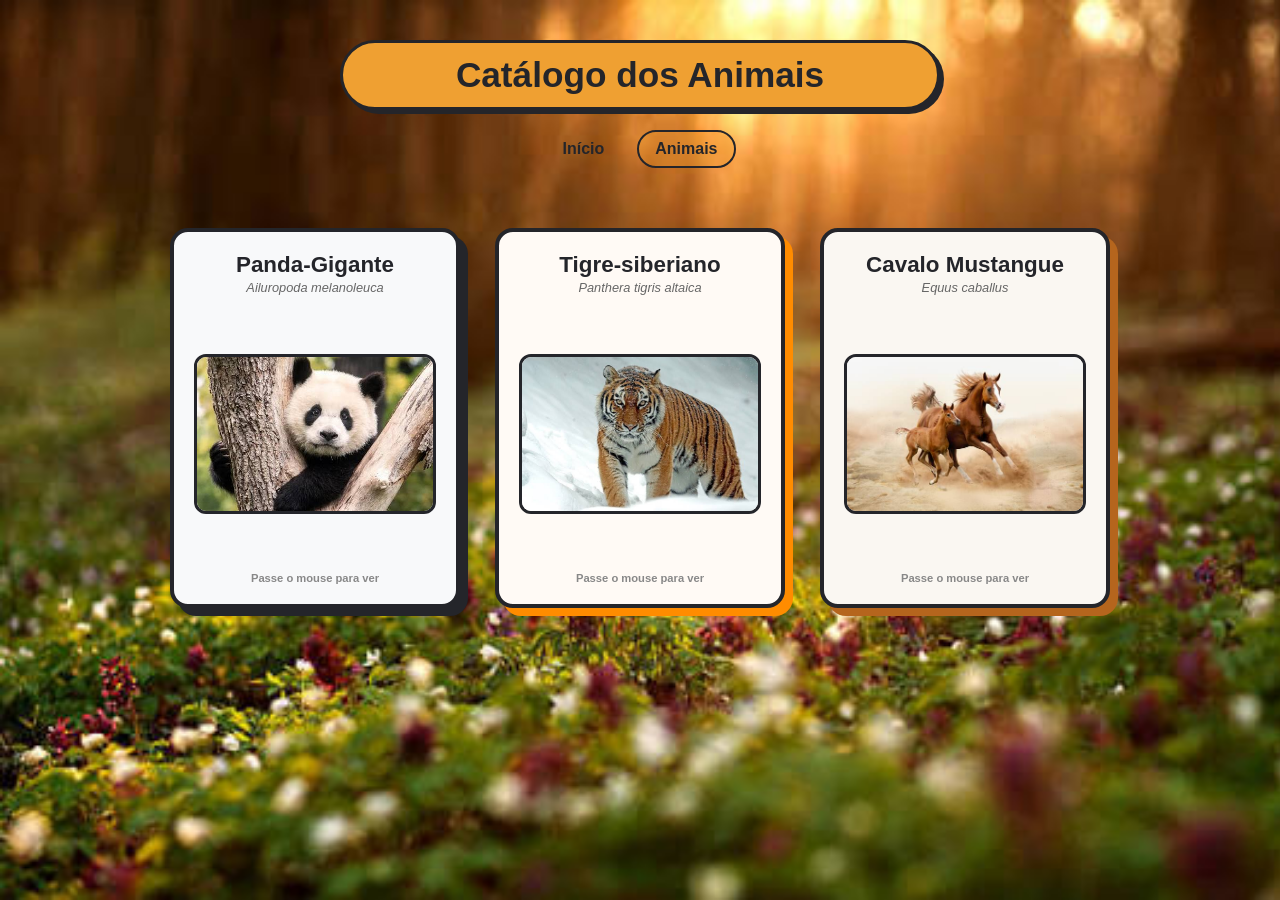
==== index.html @ d90203eb "adicionando elementos novos" ====
<!DOCTYPE html>
<html lang="pt-BR">
<head>
    <meta charset="UTF-8">
    <meta name="viewport" content="width=device-width, initial-scale=1.0">
    <title>Super Trunfo</title>
    <link rel="stylesheet" href="index.css">
</head>
<body>

     <header class="topo">
        <h1>Catálogo dos Animais</h1>
        <nav class="menu">
            <a href="pagina_inicial.html" class="link">Início</a>
            <a href="index.html" class="link ativo">Animais</a>
        </nav>
    </header>

    <main class="container">

        <!-- Panda-Gigante -->
        <div class="box-card panda">
            <article class="card">
                <div class="frente">
                    <div class="titulo">
                        <h1>Panda-Gigante</h1>
                        <p>Ailuropoda melanoleuca</p>
                    </div>
                    <div class="foto">
                        <img src="imagens/panda.jpeg" alt="Panda-Gigante">
                    </div>
                    <p class="aviso">Passe o mouse para ver</p>
                </div>
                <div class="verso">
                    <h2 class="subtitulo">Ficha Técnica</h2>
                    <div class="lista">
                        <div class="item"><span>Peso / Porte</span> <strong>160kg / 1,50m</strong></div>
                        <div class="item"><span>Dieta</span> <strong>Bambu</strong></div>
                        <div class="item"><span>População</span> <strong>1.900 na China</strong></div>
                        <div class="item"><span>Território</span> <strong>China</strong></div>
                        <div class="item"><span>Expectativa</span> <strong>30 anos</strong></div>
                    </div>
                </div>
            </article>
        </div>

        <!-- Tigre-siberiano -->
        <div class="box-card tigre">
            <article class="card">
                <div class="frente">
                    <div class="titulo">
                        <h1>Tigre-siberiano</h1>
                        <p>Panthera tigris altaica</p>
                    </div>
                    <div class="foto">
                        <img src="/imagens/tigre.jpeg" alt="Tigre-siberiano">
                    </div>
                    <p class="aviso">Passe o mouse para ver</p>
                </div>
                <div class="verso">
                    <h2 class="subtitulo">Ficha Técnica</h2>
                    <div class="lista">
                        <div class="item"><span>Peso / Porte</span> <strong>180kg / 3,30m</strong></div>
                        <div class="item"><span>Dieta</span> <strong>Predador</strong></div>
                        <div class="item"><span>População</span> <strong>500 nat.</strong></div>
                        <div class="item"><span>Território</span> <strong>Leste da Rússia</strong></div>
                        <div class="item"><span>Expectativa</span> <strong>16 anos</strong></div>
                    </div>
                </div>
            </article>
        </div>

        <!-- Cavalo Mustangue -->
        <div class="box-card cavalo">
            <article class="card">
                <!-- Frente -->
                <div class="frente">
                    <div class="titulo">
                        <h1>Cavalo Mustangue</h1>
                        <p>Equus caballus</p>
                    </div>
                    <div class="foto">
                        <img src="/imagens/cavalo.jpeg" alt="Cavalo Mustangue">
                    </div>
                    <p class="aviso">Passe o mouse para ver</p>
                </div>
                <div class="verso">
                    <h2 class="subtitulo">Ficha Técnica</h2>
                    <div class="lista">
                        <div class="item"><span>Peso / Porte</span> <strong>400kg / 1,70m</strong></div>
                        <div class="item"><span>Dieta</span> <strong>Herbívoro</strong></div>
                        <div class="item"><span>População</span> <strong>70.000 nat.</strong></div>
                        <div class="item"><span>Território</span> <strong>Nevada (EUA)</strong></div>
                        <div class="item"><span>Expectativa</span> <strong>30 anos</strong></div>
                    </div>
                </div>
            </article>
        </div>
    </main>
</body>
</html>
---- index.css ----
* { 
    margin: 0; 
    padding: 0; 
    box-sizing: border-box; 
    font-family: 'Segoe UI', Roboto, Helvetica, Arial, sans-serif; 
} 

body { 
    background-image: url("imagens/fundo3.jpeg");
    background-color: #eaf4ec;
    background-size: cover;
    background-attachment: fixed;
    display: flex; 
    flex-direction: column;   
    align-items: center;      
    min-height: 100vh;
    padding: 40px 20px;       
    gap: 20px;                
} 

.topo {
    width: 100%;             
    text-align: center;
    max-width: 600px;
    margin-bottom: 20px;
}

.topo h1 {
    font-size: 2.2rem;
    color: #24252a;
    background-color: #efa032;
    padding: 12px 24px; 
    border-radius: 50px; 
    border: 3px solid #24252a; 
    box-shadow: 4px 4px 0px #24252a;
    margin-bottom: 20px;
}

.menu {
    display: flex;
    justify-content: center;
    gap: 15px;
}

.link {
    color: #24252a;
    text-decoration: none;
    font-weight: 700;
    padding: 8px 16px;
    border: 2px solid transparent;
    border-radius: 20px;
    transition: all 0.2s ease;
}

.link:hover {
    background-color: #24252a;
    color: #ffffff;
}

.link.ativo {
    border-color: #24252a;
    background-color: rgba(243, 162, 48, 0.3);
}

.container {
    display: flex;
    flex-wrap: wrap;        
    justify-content: center; 
    gap: 35px;               
    width: 100%;
    max-width: 1200px;
    padding: 20px 0;      
}

.box-card {
    width: 290px;
    height: 380px; 
    perspective: 1000px; 
}

.card { 
    width: 100%;
    height: 100%;
    position: relative;
    transform-style: preserve-3d; 
    transition: transform 0.6s cubic-bezier(0.4, 0, 0.2, 1);
    cursor: pointer;
} 

.box-card:hover .card {
    transform: rotateY(180deg);
}

.frente, .verso {
    position: absolute;
    width: 100%;
    height: 100%;
    backface-visibility: hidden; 
    border-radius: 18px; 
    border: 4px solid #24252a; 
    padding: 20px;
    display: flex;
    flex-direction: column;
    transition: background-color 0.25s ease, box-shadow 0.25s ease;
}

.frente {
    justify-content: space-between;
}

.verso {
    transform: rotateY(180deg);
    justify-content: flex-start;
}

/* Panda */
.panda .frente {
    background-color: #f8f9fa;
    box-shadow: 8px 8px 0px #24252a;
}
.panda .verso {
    background-color: #f3f4f6;
    box-shadow: -8px 8px 0px #24252a;
}
.panda:hover .frente { box-shadow: 12px 12px 0px #24252a; }
.panda:hover .verso { box-shadow: -12px 12px 0px #24252a; }
.panda .item:hover { background-color: #e5e7eb; }

/* Tigre */
.tigre .frente {
    background-color: #fffaf5;
    box-shadow: 8px 8px 0px #ff8c00;
}
.tigre .verso {
    background-color: #fff5eb;
    box-shadow: -8px 8px 0px #ff8c00;
}
.tigre:hover .frente { box-shadow: 12px 12px 0px #ff8c00; }
.tigre:hover .verso { box-shadow: -12px 12px 0px #ff8c00; }
.tigre .item:hover { background-color: #ffe4cc; }

/* Cavalo */
.cavalo .frente {
    background-color: #faf7f2;
    box-shadow: 8px 8px 0px #b5651d;
}
.cavalo .verso {
    background-color: #f5efe6;
    box-shadow: -8px 8px 0px #b5651d;
}
.cavalo:hover .frente { box-shadow: 12px 12px 0px #b5651d; }
.cavalo:hover .verso { box-shadow: -12px 12px 0px #b5651d; }
.cavalo .item:hover { background-color: #ede0cc; }

.titulo {
    text-align: center;
}

.titulo h1 {
    font-size: 1.4rem;
    color: #24252a;
    font-weight: 800;
}

.titulo p {
    font-size: 0.8rem;
    font-style: italic;
    color: #666;
    margin-top: 2px;
}

.subtitulo {
    font-size: 1.4rem;
    color: #24252a;
    font-weight: 800;
    text-align: center;
    margin-bottom: 20px;
    padding-bottom: 10px;
    border-bottom: 2px dashed #24252a;
}

.foto {
    width: 100%;         
    height: 160px;
    border: 3px solid #24252a;
    border-radius: 12px;
    overflow: hidden;
    background-color: #e2ece7;
}

.foto img {
    width: 100%;
    height: 100%;
    object-fit: cover;    
}

.aviso {
    font-size: 0.7rem;
    color: #888;
    text-align: center;
    font-weight: 600;
}

.lista {
    display: flex;
    flex-direction: column;
    gap: 10px;            
}

.item { 
    display: flex;
    justify-content: space-between;
    align-items: center;
    background-color: #ffffff; 
    color: #2c3e50; 
    font-size: 0.85rem; 
    padding: 8px 12px; 
    border-radius: 8px; 
    border: 2px solid #24252a; 
    transition: background-color 0.2s ease;
}

.item span {
    font-weight: 700;
    color: #555;
}

.item strong {
    font-weight: 800;
    color: #24252a;
}
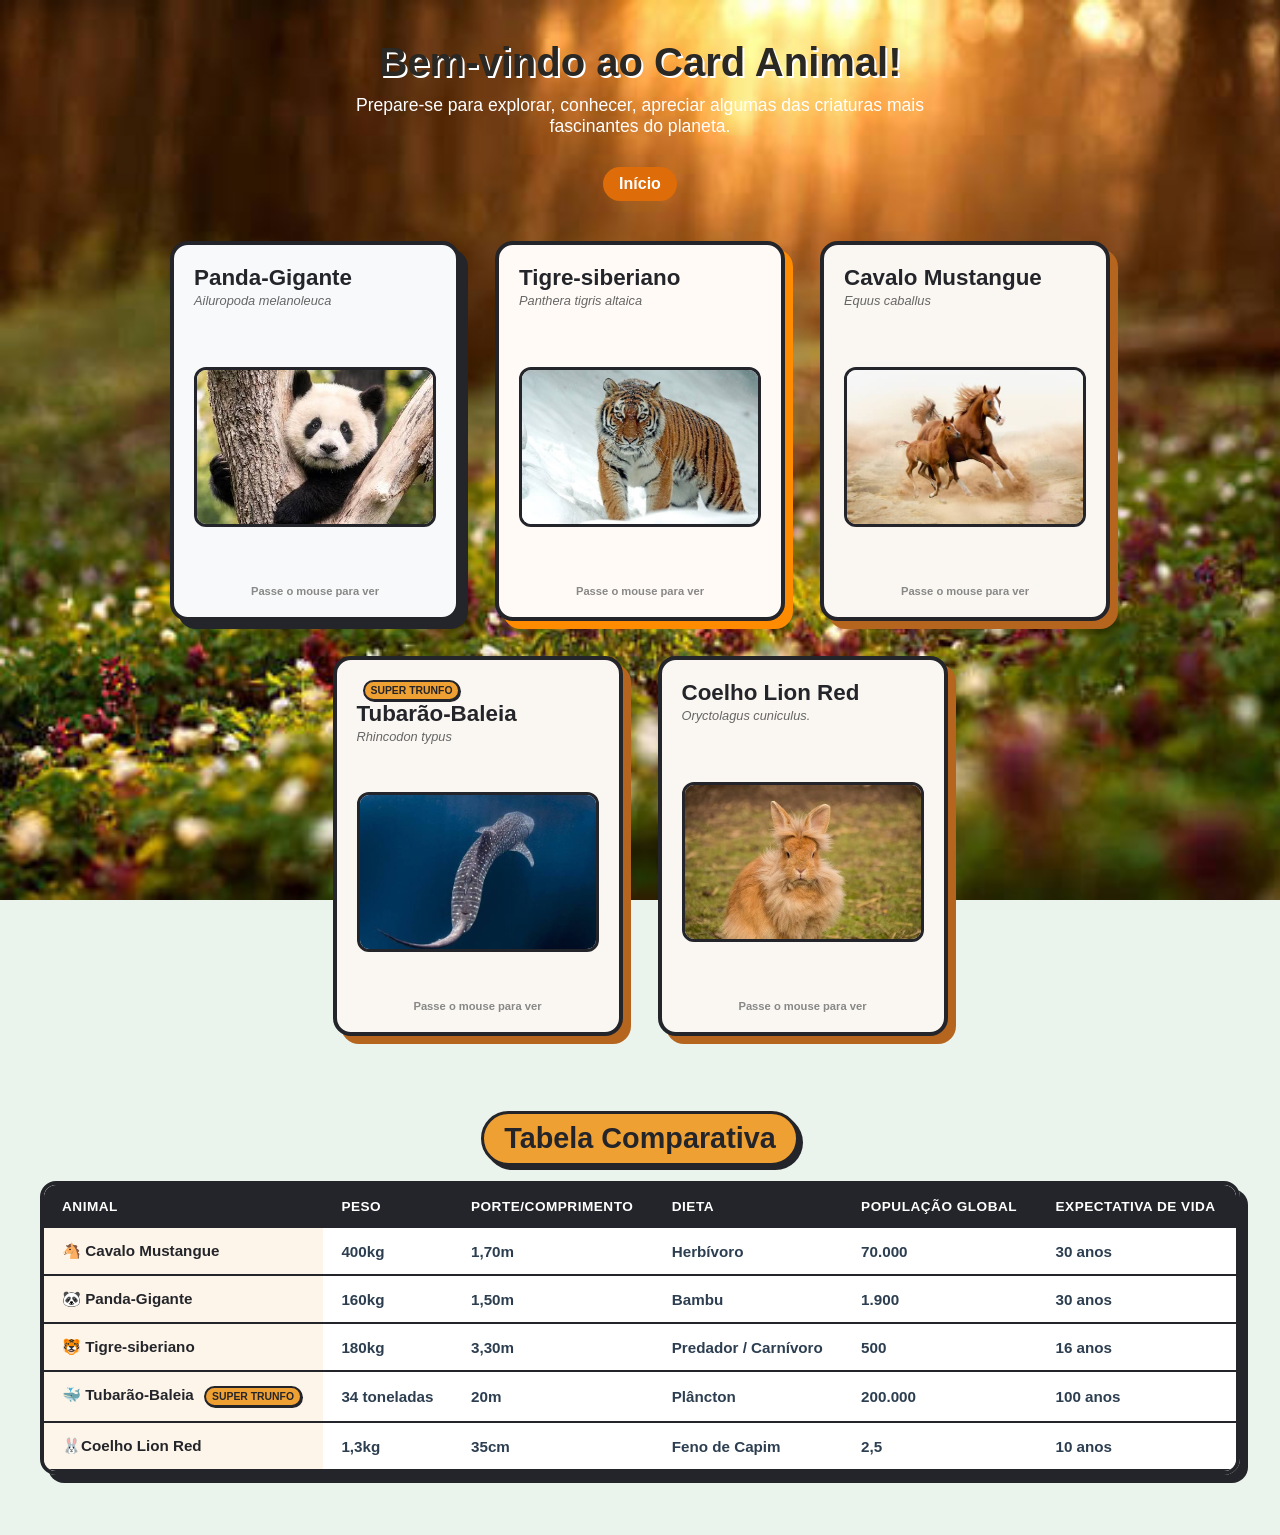
==== commit fc52cb18: "finalizando atividade" ====
--- a/index.html
+++ b/index.html
@@ -7,95 +7,209 @@
     <link rel="stylesheet" href="index.css">
 </head>
 <body>
-
-     <header class="topo">
-        <h1>Catálogo dos Animais</h1>
+    <div class="boas-vindas">
+        <section class="conteudo-inicio">
+            <h1>Bem-vindo ao Card Animal!</h1>
+            <p>Prepare-se para explorar, conhecer, apreciar algumas das criaturas mais fascinantes do planeta.</p>
+        </section>
+    </div> 
+
+    <header class="topo">
         <nav class="menu">
-            <a href="pagina_inicial.html" class="link">Início</a>
-            <a href="index.html" class="link ativo">Animais</a>
+            <a href="index.html" class="link">Início</a>
         </nav>
     </header>
 
     <main class="container">
-
+        
         <!-- Panda-Gigante -->
-        <div class="box-card panda">
-            <article class="card">
-                <div class="frente">
-                    <div class="titulo">
+        <section class="box-card panda">
+            <article class="card">
+                <div class="frente">
+                    <header class="titulo">
                         <h1>Panda-Gigante</h1>
                         <p>Ailuropoda melanoleuca</p>
-                    </div>
-                    <div class="foto">
+                    </header>
+                    <figure class="foto">
                         <img src="imagens/panda.jpeg" alt="Panda-Gigante">
-                    </div>
-                    <p class="aviso">Passe o mouse para ver</p>
-                </div>
-                <div class="verso">
-                    <h2 class="subtitulo">Ficha Técnica</h2>
-                    <div class="lista">
-                        <div class="item"><span>Peso / Porte</span> <strong>160kg / 1,50m</strong></div>
-                        <div class="item"><span>Dieta</span> <strong>Bambu</strong></div>
-                        <div class="item"><span>População</span> <strong>1.900 na China</strong></div>
-                        <div class="item"><span>Território</span> <strong>China</strong></div>
-                        <div class="item"><span>Expectativa</span> <strong>30 anos</strong></div>
-                    </div>
-                </div>
-            </article>
+                    </figure>
+                    <small class="aviso">Passe o mouse para ver</small>
+                </div>
+                <div class="verso">
+                    <h2 class="subtitulo">Ficha Técnica</h2>
+                    <dl class="lista">
+                        <div class="item"><dt>Peso / Porte</dt> <dd><strong>160kg / 1,50m</strong></dd></div>
+                        <div class="item"><dt>Dieta</dt> <dd><strong>Bambu</strong></dd></div>
+                        <div class="item"><dt>População</dt> <dd><strong>1.900 na China</strong></dd></div>
+                        <div class="item"><dt>Território</dt> <dd><strong>China</strong></dd></div>
+                        <div class="item"><dt>Expectativa</dt> <dd><strong>30 anos</strong></dd></div>
+                    </dl>
+                </div>
+            </article>
+        </section>
+
+        <!-- Tigre-siberiano -->
+        <section class="box-card tigre">
+            <article class="card">
+                <div class="frente">
+                    <header class="titulo">
+                        <h1>Tigre-siberiano</h1> 
+                        <p>Panthera tigris altaica</p>
+                    </header>
+                    <figure class="foto">
+                        <img src="imagens/tigre.jpeg" alt="Tigre-siberiano">
+                    </figure>
+                    <small class="aviso">Passe o mouse para ver</small>
+                </div>
+                <div class="verso">
+                    <h2 class="subtitulo">Ficha Técnica</h2>
+                    <dl class="lista">
+                        <div class="item"><dt>Peso / Porte</dt> <dd><strong>180kg / 3,30m</strong></dd></div>
+                        <div class="item"><dt>Dieta</dt> <dd><strong>Predador</strong></dd></div>
+                        <div class="item"><dt>População</dt> <dd><strong>500 nat.</strong></dd></div>
+                        <div class="item"><dt>Território</dt> <dd><strong>Leste da Rússia</strong></dd></div>
+                        <div class="item"><dt>Expectativa</dt> <dd><strong>16 anos</strong></dd></div>
+                    </dl>
+                </div>
+            </article>
+        </section>
+
+        <!-- Cavalo Mustangue -->
+        <section class="box-card cavalo">
+            <article class="card">
+                <div class="frente">
+                    <header class="titulo">
+                        <h1>Cavalo Mustangue</h1> 
+                        <p>Equus caballus</p>
+                    </header>
+                    <figure class="foto">
+                        <img src="imagens/cavalo.jpeg" alt="Cavalo Mustangue correndo livre">
+                    </figure>
+                    <small class="aviso">Passe o mouse para ver</small>
+                </div>
+                <div class="verso">
+                    <h2 class="subtitulo">Ficha Técnica</h2>
+                    <dl class="lista">
+                        <div class="item"><dt>Peso / Porte</dt> <dd><strong>400kg / 1,70m</strong></dd></div>
+                        <div class="item"><dt>Dieta</dt> <dd><strong>Herbívoro</strong></dd></div>
+                        <div class="item"><dt>População</dt> <dd><strong>70.000 nat.</strong></dd></div>
+                        <div class="item"><dt>Território</dt> <dd><strong>Nevada (EUA)</strong></dd></div>
+                        <div class="item"><dt>Expectativa</dt> <dd><strong>30 anos</strong></dd></div>
+                    </dl>
+                </div>
+            </article>
+        </section>
+        <!--Tubarão Baleia-->
+             <section class="box-card tubarão">
+            <article class="card">
+                <div class="frente">
+                    <header class="titulo">
+                        <span class="trunfo">SUPER TRUNFO</span>
+                        <h1>Tubarão-Baleia</h1>
+                        <p>Rhincodon typus</p>
+                    </header>
+                    <figure class="foto">
+                        <img src="imagens/tubarão.jpeg" alt="tubarão">
+                    </figure>
+                    <small class="aviso">Passe o mouse para ver</small>
+                </div>
+                <div class="verso">
+                    <h2 class="subtitulo">Ficha Técnica</h2>
+                    <dl class="lista">
+                        <div class="item"><dt>Peso / Porte</dt> <dd><strong>34 toneladas / 20m</strong></dd></div>
+                        <div class="item"><dt>Dieta</dt> <dd><strong>Plâncton</strong></dd></div>
+                        <div class="item"><dt>População</dt> <dd><strong>200.000 nos oceanos</strong></dd></div>
+                        <div class="item"><dt>Território</dt> <dd><strong> não é um animal territorial</strong></dd></div>
+                        <div class="item"><dt>Expectativa</dt> <dd><strong>100 anos</strong></dd></div>
+                    </dl>
+                </div>
+            </article>
+        </section>
+            <!--coelho-->
+             <section class="box-card coelho">
+            <article class="card">
+                <div class="frente">
+                    <header class="titulo">
+                        <h1>Coelho Lion Red</h1>
+                        <p>Oryctolagus cuniculus.</p>
+                    </header>
+                    <figure class="foto">
+                        <img src="imagens/coelho.jpeg" alt="coelho">
+                    </figure>
+                    <small class="aviso">Passe o mouse para ver</small>
+                </div>
+                <div class="verso">
+                    <h2 class="subtitulo">Ficha Técnica</h2>
+                    <dl class="lista">
+                        <div class="item"><dt>Peso / Porte</dt> <dd><strong>1,3kg / 35cm</strong></dd></div>
+                        <div class="item"><dt>Dieta</dt> <dd><strong>Feno de Capim</strong></dd></div>
+                        <div class="item"><dt>População</dt> <dd><strong> 2,5 milhões</strong></dd></div>
+                        <div class="item"><dt>Território</dt> <dd><strong>Exclusivamente doméstico</strong></dd></div>
+                        <div class="item"><dt>Expectativa</dt> <dd><strong>10 anos</strong></dd></div>
+                    </dl>
+                </div>
+            </article>
+        </section>
+            <!-- Tabela Comparativa -->
+    <section class="tabela-secao">
+        <h2 class="tabela-titulo">Tabela Comparativa</h2>
+        <div class="tabela-responsiva">
+            <table class="tabela-animais">
+                <thead>
+                    <tr>
+                        <th>Animal</th>
+                        <th>Peso</th>
+                        <th>Porte/Comprimento</th>
+                        <th>Dieta</th>
+                        <th>População Global</th>
+                        <th>Expectativa de Vida</th>
+                    </tr>
+                </thead>
+                <tbody>
+                        <td class="animal-nome">🐴 Cavalo Mustangue</td>
+                        <td>400kg</td>
+                        <td>1,70m</td>
+                        <td>Herbívoro</td>
+                        <td>70.000</td>
+                        <td>30 anos</td>
+                    </tr>
+                    <tr>
+                        <td class="animal-nome">🐼 Panda-Gigante</td>
+                        <td>160kg</td>
+                        <td>1,50m</td>
+                        <td>Bambu</td>
+                        <td>1.900</td>
+                        <td>30 anos</td>
+                    </tr>
+                    <tr>
+                        <td class="animal-nome">🐯 Tigre-siberiano</td>
+                        <td>180kg</td>
+                        <td>3,30m</td>
+                        <td>Predador / Carnívoro</td>
+                        <td>500</td>
+                        <td>16 anos</td>
+                    </tr>
+                     <tr>
+                        <td class="animal-nome">🐳 Tubarão-Baleia <span class="trunfo">SUPER TRUNFO</span> </td>
+                        <td>34 toneladas</td>
+                        <td>20m</td>
+                        <td>Plâncton</td>
+                        <td>200.000</td>
+                        <td>100 anos</td>
+                    </tr>
+                     <tr>
+                        <td class="animal-nome">🐰Coelho Lion Red</td>
+                        <td>1,3kg</td>
+                        <td>35cm</td>
+                        <td>Feno de Capim</td>
+                        <td>2,5</td>
+                        <td>10 anos</td>
+                    </tr>
+                </tbody>
+            </table>
         </div>
-
-        <!-- Tigre-siberiano -->
-        <div class="box-card tigre">
-            <article class="card">
-                <div class="frente">
-                    <div class="titulo">
-                        <h1>Tigre-siberiano</h1>
-                        <p>Panthera tigris altaica</p>
-                    </div>
-                    <div class="foto">
-                        <img src="/imagens/tigre.jpeg" alt="Tigre-siberiano">
-                    </div>
-                    <p class="aviso">Passe o mouse para ver</p>
-                </div>
-                <div class="verso">
-                    <h2 class="subtitulo">Ficha Técnica</h2>
-                    <div class="lista">
-                        <div class="item"><span>Peso / Porte</span> <strong>180kg / 3,30m</strong></div>
-                        <div class="item"><span>Dieta</span> <strong>Predador</strong></div>
-                        <div class="item"><span>População</span> <strong>500 nat.</strong></div>
-                        <div class="item"><span>Território</span> <strong>Leste da Rússia</strong></div>
-                        <div class="item"><span>Expectativa</span> <strong>16 anos</strong></div>
-                    </div>
-                </div>
-            </article>
-        </div>
-
-        <!-- Cavalo Mustangue -->
-        <div class="box-card cavalo">
-            <article class="card">
-                <!-- Frente -->
-                <div class="frente">
-                    <div class="titulo">
-                        <h1>Cavalo Mustangue</h1>
-                        <p>Equus caballus</p>
-                    </div>
-                    <div class="foto">
-                        <img src="/imagens/cavalo.jpeg" alt="Cavalo Mustangue">
-                    </div>
-                    <p class="aviso">Passe o mouse para ver</p>
-                </div>
-                <div class="verso">
-                    <h2 class="subtitulo">Ficha Técnica</h2>
-                    <div class="lista">
-                        <div class="item"><span>Peso / Porte</span> <strong>400kg / 1,70m</strong></div>
-                        <div class="item"><span>Dieta</span> <strong>Herbívoro</strong></div>
-                        <div class="item"><span>População</span> <strong>70.000 nat.</strong></div>
-                        <div class="item"><span>Território</span> <strong>Nevada (EUA)</strong></div>
-                        <div class="item"><span>Expectativa</span> <strong>30 anos</strong></div>
-                    </div>
-                </div>
-            </article>
-        </div>
+    </section>
     </main>
 </body>
 </html>
+
--- a/index.css
+++ b/index.css
@@ -17,23 +17,23 @@
     padding: 40px 20px;       
     gap: 20px;                
 } 
-
-.topo {
-    width: 100%;             
+.boas-vindas {
+    width: 100%;
+    max-width: 600px;
     text-align: center;
-    max-width: 600px;
-    margin-bottom: 20px;
-}
-
-.topo h1 {
-    font-size: 2.2rem;
-    color: #24252a;
-    background-color: #efa032;
-    padding: 12px 24px; 
-    border-radius: 50px; 
-    border: 3px solid #24252a; 
-    box-shadow: 4px 4px 0px #24252a;
-    margin-bottom: 20px;
+    margin-bottom: 10px;
+}
+
+.conteudo-inicio h1 {
+    font-size: 2.5rem;
+    color: #2a2824;
+    margin-bottom: 10px;
+    text-shadow: 2px 2px 0px #ffffff;
+}
+
+.conteudo-inicio p {
+    font-size: 1.1rem;
+    color: #ffffff;
 }
 
 .menu {
@@ -43,23 +43,18 @@
 }
 
 .link {
-    color: #24252a;
+    color: #ffffff;
     text-decoration: none;
     font-weight: 700;
     padding: 8px 16px;
-    border: 2px solid transparent;
     border-radius: 20px;
     transition: all 0.2s ease;
+    background-color: #de6c08;
 }
 
 .link:hover {
     background-color: #24252a;
     color: #ffffff;
-}
-
-.link.ativo {
-    border-color: #24252a;
-    background-color: rgba(243, 162, 48, 0.3);
 }
 
 .container {
@@ -122,8 +117,8 @@
     background-color: #f3f4f6;
     box-shadow: -8px 8px 0px #24252a;
 }
-.panda:hover .frente { box-shadow: 12px 12px 0px #24252a; }
-.panda:hover .verso { box-shadow: -12px 12px 0px #24252a; }
+.panda:hover .frente { box-shadow: 12px 12px 0px #303135; }
+.panda:hover .verso { background-image: url("imagens/fundo3.jpeg"); }
 .panda .item:hover { background-color: #e5e7eb; }
 
 /* Tigre */
@@ -136,7 +131,7 @@
     box-shadow: -8px 8px 0px #ff8c00;
 }
 .tigre:hover .frente { box-shadow: 12px 12px 0px #ff8c00; }
-.tigre:hover .verso { box-shadow: -12px 12px 0px #ff8c00; }
+.tigre:hover .verso { background-image: url("imagens/fundo3.jpeg"); }
 .tigre .item:hover { background-color: #ffe4cc; }
 
 /* Cavalo */
@@ -149,12 +144,33 @@
     box-shadow: -8px 8px 0px #b5651d;
 }
 .cavalo:hover .frente { box-shadow: 12px 12px 0px #b5651d; }
-.cavalo:hover .verso { box-shadow: -12px 12px 0px #b5651d; }
+.cavalo:hover .verso { background-image: url("imagens/fundo3.jpeg"); }
 .cavalo .item:hover { background-color: #ede0cc; }
 
-.titulo {
-    text-align: center;
-}
+.tubarão .frente {
+    background-color: #faf7f2;
+    box-shadow: 8px 8px 0px #b5651d;
+}
+.tubarão .verso {
+    background-color: #f5efe6;
+    box-shadow: -8px 8px 0px #b5651d;
+}
+.tubarão:hover .frente { box-shadow: 12px 12px 0px #b5651d; }
+.tubarão:hover .verso { background-image: url("imagens/fundo3.jpeg"); }
+.tubarão .item:hover { background-color: #ede0cc; }
+
+.coelho .frente {
+    background-color: #faf7f2;
+    box-shadow: 8px 8px 0px #b5651d;
+}
+.coelho .verso {
+    background-color: #f5efe6;
+    box-shadow: -8px 8px 0px #b5651d;
+}
+.coelho:hover .frente { box-shadow: 12px 12px 0px #b5651d; }
+.coelho:hover .verso { background-image: url("imagens/fundo3.jpeg"); }
+.coelho .item:hover { background-color: #ede0cc; }
+
 
 .titulo h1 {
     font-size: 1.4rem;
@@ -186,6 +202,7 @@
     border-radius: 12px;
     overflow: hidden;
     background-color: #e2ece7;
+    margin: 0; 
 }
 
 .foto img {
@@ -201,7 +218,7 @@
     font-weight: 600;
 }
 
-.lista {
+dl.lista {
     display: flex;
     flex-direction: column;
     gap: 10px;            
@@ -220,12 +237,84 @@
     transition: background-color 0.2s ease;
 }
 
-.item span {
+.item dt {
     font-weight: 700;
     color: #555;
 }
 
-.item strong {
+.item dd {
     font-weight: 800;
     color: #24252a;
 }
+
+.tabela-secao {
+    width: 100%;
+    max-width: 1200px;
+    margin-top: 40px;
+    display: flex;
+    flex-direction: column;
+    align-items: center;
+    gap: 15px;
+}
+
+.tabela-titulo {
+    font-size: 1.8rem;
+    color: #24252a;
+    background-color: #efa032;
+    padding: 8px 20px;
+    border: 3px solid #24252a;
+    border-radius: 50px;
+    box-shadow: 4px 4px 0px #24252a;
+}
+
+.tabela-responsiva {
+    width: 100%;
+    overflow-x: auto; 
+    border: 4px solid #24252a;
+    border-radius: 16px;
+    box-shadow: 8px 8px 0px #24252a;
+}
+
+.tabela-animais {
+    width: 100%;
+    border-collapse: collapse;
+    background-color: #ffffff;
+    font-size: 0.95rem;
+    text-align: left;
+}
+
+.tabela-animais th {
+    background-color: #24252a;
+    color: #ffffff;
+    padding: 14px 18px;
+    font-weight: 700;
+    text-transform: uppercase;
+    font-size: 0.85rem;
+    letter-spacing: 0.5px;
+}
+
+.tabela-animais td {
+    padding: 14px 18px;
+    border-bottom: 2px solid #24252a;
+    color: #2c3e50;
+    font-weight: 600;
+}
+
+.tabela-animais td.animal-nome {
+    font-weight: 800;
+    color: #24252a;
+    background-color: rgba(239, 160, 50, 0.1);
+}
+
+.trunfo {
+    display: inline-block;
+    font-size: 0.65rem;
+    font-weight: 900;
+    color: #24252a;
+    background-color: #efa032;
+    padding: 3px 6px;
+    margin-left: 6px;
+    border: 2px solid #24252a;
+    border-radius: 80px;
+    box-shadow: 1px 1px 0px #24252a;
+}
